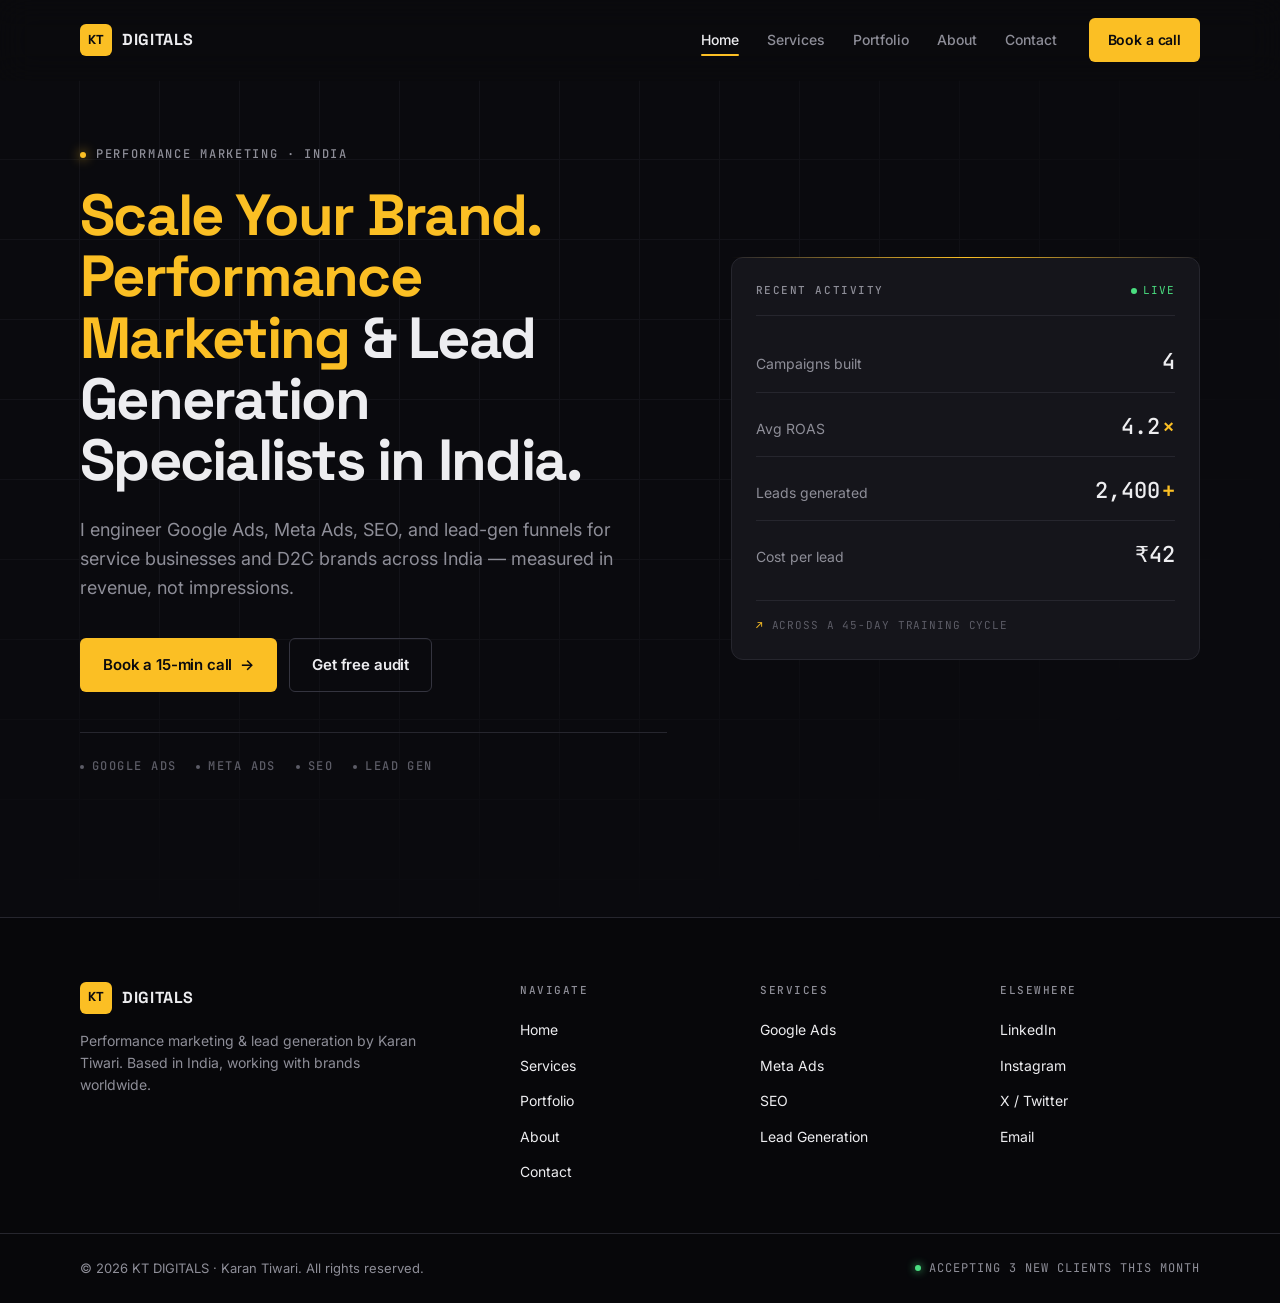
==== index.html @ 0655342a "Initial File setup" ====
<!DOCTYPE html>
<html lang="en">
<head>
  <meta charset="UTF-8" />
  <meta name="viewport" content="width=device-width, initial-scale=1.0" />
  <meta name="theme-color" content="#0A0A0E" />

  <title>KT DIGITALS — Performance Marketing &amp; Lead Generation Agency in India</title>
  <meta name="description" content="KT DIGITALS is a performance marketing agency in India by Karan Tiwari, specializing in Google Ads, Meta Ads, SEO, and high-intent lead generation. Data-driven campaigns that scale brands." />
  <meta name="keywords" content="performance marketing India, Google Ads agency, Meta Ads agency, SEO services India, lead generation agency, digital marketing student, PPC management, Karan Tiwari" />
  <meta name="author" content="Karan Tiwari · KT DIGITALS" />
  <meta name="robots" content="index, follow, max-image-preview:large" />
  <link rel="canonical" href="https://ktdigitals.com/" />

  <meta property="og:type" content="website" />
  <meta property="og:url" content="https://ktdigitals.com/" />
  <meta property="og:title" content="KT DIGITALS — Performance Marketing &amp; Lead Generation Agency in India" />
  <meta property="og:description" content="Data-driven Google Ads, Meta Ads, SEO, and lead generation campaigns built to scale your brand." />
  <meta property="og:image" content="https://ktdigitals.com/og-image.jpg" />
  <meta property="og:site_name" content="KT DIGITALS" />

  <meta name="twitter:card" content="summary_large_image" />
  <meta name="twitter:title" content="KT DIGITALS — Performance Marketing &amp; Lead Generation" />
  <meta name="twitter:description" content="Performance marketing, Meta Ads, Google Ads, SEO, and lead generation. India-based, data-driven." />
  <meta name="twitter:image" content="https://ktdigitals.com/og-image.jpg" />

  <link rel="preconnect" href="https://fonts.googleapis.com" />
  <link rel="preconnect" href="https://fonts.gstatic.com" crossorigin />
  <link rel="stylesheet" href="https://fonts.googleapis.com/css2?family=Inter:wght@400;500;600;700&family=JetBrains+Mono:wght@400;500&family=Space+Grotesk:wght@400;500;700&display=swap" />

  <link rel="icon" type="image/svg+xml" href="data:image/svg+xml,%3Csvg xmlns='http://www.w3.org/2000/svg' viewBox='0 0 32 32'%3E%3Crect width='32' height='32' rx='6' fill='%230A0A0E'/%3E%3Ctext x='50%25' y='54%25' text-anchor='middle' dominant-baseline='middle' font-family='sans-serif' font-weight='700' font-size='14' fill='%23FBBF24'%3EKT%3C/text%3E%3C/svg%3E" />

  <link rel="stylesheet" href="style.css" />

  <script type="application/ld+json">
  {
    "@context": "https://schema.org",
    "@type": "ProfessionalService",
    "name": "KT DIGITALS",
    "description": "Performance marketing agency offering Google Ads, Meta Ads, SEO, and lead generation services in India.",
    "url": "https://ktdigitals.com/",
    "founder": { "@type": "Person", "name": "Karan Tiwari" },
    "areaServed": { "@type": "Country", "name": "India" },
    "address": { "@type": "PostalAddress", "addressCountry": "IN" },
    "sameAs": [
      "https://www.linkedin.com/in/karantiwari",
      "https://www.instagram.com/ktdigitals"
    ],
    "service": [
      { "@type": "Service", "name": "Google Ads Management" },
      { "@type": "Service", "name": "Meta Ads Management" },
      { "@type": "Service", "name": "SEO Optimization" },
      { "@type": "Service", "name": "Lead Generation" }
    ]
  }
  </script>
</head>

<body data-page="home">
  <a class="skip-link" href="#main">Skip to main content</a>

  <header class="site-header" id="siteHeader">
    <div class="container header-inner">
      <a href="index.html" class="brand" aria-label="KT DIGITALS — Home">
        <span class="brand-mark" aria-hidden="true">KT</span>
        <span class="brand-name">DIGITALS</span>
      </a>
      <nav class="site-nav" id="siteNav" aria-label="Primary">
        <ul class="nav-list">
          <li><a href="index.html" class="nav-link is-active">Home</a></li>
          <li><a href="services.html" class="nav-link">Services</a></li>
          <li><a href="portfolio.html" class="nav-link">Portfolio</a></li>
          <li><a href="about.html" class="nav-link">About</a></li>
          <li><a href="contact.html" class="nav-link">Contact</a></li>
        </ul>
        <a href="contact.html" class="btn btn-primary nav-cta">Book a call</a>
      </nav>
      <button class="nav-toggle" id="navToggle" aria-label="Toggle navigation menu" aria-expanded="false" aria-controls="siteNav">
        <span class="nav-toggle-bar" aria-hidden="true"></span>
        <span class="nav-toggle-bar" aria-hidden="true"></span>
        <span class="nav-toggle-bar" aria-hidden="true"></span>
      </button>
    </div>
  </header>

  <main id="main">
    <section class="hero" aria-labelledby="heroHeadline">
      <div class="container hero-grid">
        <div class="hero-content">
          <p class="eyebrow">
            <span class="eyebrow-dot" aria-hidden="true"></span>
            Performance marketing · India
          </p>
          <h1 class="hero-headline" id="heroHeadline">
            <span class="text-accent">Scale Your Brand.</span><br />
            <span class="text-accent">Performance Marketing</span> &amp; Lead Generation Specialists in India.
          </h1>
          <p class="hero-sub">
            I engineer Google Ads, Meta Ads, SEO, and lead-gen funnels for service businesses
            and D2C brands across India — measured in revenue, not impressions.
          </p>

          <div class="hero-ctas">
            <a href="contact.html" class="btn btn-primary">
              Book a 15-min call
              <span class="btn-arrow" aria-hidden="true">→</span>
            </a>
            <a href="contact.html" class="btn btn-ghost">Get free audit</a>
          </div>

          <ul class="hero-tags" aria-label="Capabilities">
            <li>Google Ads</li>
            <li>Meta Ads</li>
            <li>SEO</li>
            <li>Lead Gen</li>
          </ul>
        </div>

        <aside class="hero-metric-card" aria-label="Sample results">
          <header class="metric-card-head">
            <span class="metric-card-label">Recent activity</span>
            <span class="metric-card-live">
              <span class="live-dot" aria-hidden="true"></span>
              Live
            </span>
          </header>
          <ul class="metric-list">
            <li class="metric-row">
              <span class="metric-key">Campaigns built</span>
              <span class="metric-val">4</span>
            </li>
            <li class="metric-row">
              <span class="metric-key">Avg ROAS</span>
              <span class="metric-val">4.2<span class="metric-unit">×</span></span>
            </li>
            <li class="metric-row">
              <span class="metric-key">Leads generated</span>
              <span class="metric-val">2,400<span class="metric-unit">+</span></span>
            </li>
            <li class="metric-row">
              <span class="metric-key">Cost per lead</span>
              <span class="metric-val">₹<span>42</span></span>
            </li>
          </ul>
          <footer class="metric-card-foot">
            <span class="metric-foot-mark" aria-hidden="true">↗</span>
            <span>Across a 45-day training cycle</span>
          </footer>
        </aside>
      </div>
    </section>
  </main>

  <footer class="site-footer">
    <div class="container footer-grid">
      <div class="footer-brand">
        <a href="index.html" class="brand brand--footer" aria-label="KT DIGITALS — Home">
          <span class="brand-mark" aria-hidden="true">KT</span>
          <span class="brand-name">DIGITALS</span>
        </a>
        <p class="footer-tag">
          Performance marketing &amp; lead generation by Karan Tiwari. Based in India, working with brands worldwide.
        </p>
      </div>
      <nav class="footer-nav" aria-label="Footer">
        <h2 class="footer-heading">Navigate</h2>
        <ul>
          <li><a href="index.html">Home</a></li>
          <li><a href="services.html">Services</a></li>
          <li><a href="portfolio.html">Portfolio</a></li>
          <li><a href="about.html">About</a></li>
          <li><a href="contact.html">Contact</a></li>
        </ul>
      </nav>
      <div class="footer-services">
        <h2 class="footer-heading">Services</h2>
        <ul>
          <li><a href="services.html">Google Ads</a></li>
          <li><a href="services.html">Meta Ads</a></li>
          <li><a href="services.html">SEO</a></li>
          <li><a href="services.html">Lead Generation</a></li>
        </ul>
      </div>
      <div class="footer-social">
        <h2 class="footer-heading">Elsewhere</h2>
        <ul class="footer-social-list">
          <li><a href="#" aria-label="LinkedIn">LinkedIn</a></li>
          <li><a href="#" aria-label="Instagram">Instagram</a></li>
          <li><a href="#" aria-label="X / Twitter">X / Twitter</a></li>
          <li><a href="mailto:hello@ktdigitals.com" aria-label="Email">Email</a></li>
        </ul>
      </div>
    </div>
    <div class="footer-bottom">
      <div class="container footer-bottom-inner">
        <p>© <span id="year"></span> KT DIGITALS · Karan Tiwari. All rights reserved.</p>
        <p class="footer-bottom-tag">
          <span class="footer-bottom-dot" aria-hidden="true"></span>
          Accepting 3 new clients this month
        </p>
      </div>
    </div>
  </footer>

  <script src="script.js" defer></script>
</body>
</html>
---- style.css ----
/* =========================================================
   KT DIGITALS — style.css
   Shared design system + per-page accent colors
   ========================================================= */

:root {
  /* Neutral palette — same on every page */
  --bg:            #0A0A0E;
  --bg-surface:    #15151B;
  --bg-elevated:   #1F1F28;
  --border:        #26262E;
  --border-strong: #34343F;
  --text:          #EDEDF0;
  --text-muted:    #8E8E98;
  --text-dim:      #5C5C66;
  --danger:        #F87171;
  --success:       #4ADE80;

  /* Default accent (home page) — overridden per page below */
  --accent:        #FBBF24;
  --accent-hover:  #F4A810;
  --accent-soft:   rgba(251, 191, 36, 0.12);
  --accent-on:     #0A0A0E;

  /* Typography */
  --font-display: 'Space Grotesk', system-ui, sans-serif;
  --font-body:    'Inter', system-ui, -apple-system, sans-serif;
  --font-mono:    'JetBrains Mono', ui-monospace, 'SF Mono', Menlo, monospace;

  /* Layout */
  --container-max: 1200px;
  --container-pad: clamp(20px, 5vw, 40px);
  --section-pad:   clamp(80px, 12vw, 140px);
  --radius-sm: 6px;
  --radius:    12px;
  --radius-lg: 20px;

  /* Motion */
  --ease: cubic-bezier(0.2, 0.7, 0.2, 1);
}

/* ---------- Per-page accent overrides ---------- */
body[data-page="home"] {
  --accent:        #FBBF24;
  --accent-hover:  #F4A810;
  --accent-soft:   rgba(251, 191, 36, 0.12);
  --accent-on:     #0A0A0E;
}
body[data-page="services"] {
  --accent:        #60A5FA;
  --accent-hover:  #3B82F6;
  --accent-soft:   rgba(96, 165, 250, 0.14);
  --accent-on:     #0A0A0E;
}
body[data-page="portfolio"] {
  --accent:        #F87171;
  --accent-hover:  #EF4444;
  --accent-soft:   rgba(248, 113, 113, 0.14);
  --accent-on:     #0A0A0E;
}
body[data-page="about"] {
  --accent:        #34D399;
  --accent-hover:  #10B981;
  --accent-soft:   rgba(52, 211, 153, 0.14);
  --accent-on:     #0A0A0E;
}
body[data-page="contact"] {
  --accent:        #A78BFA;
  --accent-hover:  #8B5CF6;
  --accent-soft:   rgba(167, 139, 250, 0.14);
  --accent-on:     #0A0A0E;
}

/* ---------- Reset ---------- */
*, *::before, *::after { box-sizing: border-box; }
* { margin: 0; }
html { scroll-behavior: smooth; }
body {
  background: var(--bg);
  color: var(--text);
  font-family: var(--font-body);
  font-size: 16px;
  line-height: 1.6;
  -webkit-font-smoothing: antialiased;
  text-rendering: optimizeLegibility;
  overflow-x: hidden;
}
img, svg { display: block; max-width: 100%; }
button { font: inherit; cursor: pointer; background: none; border: 0; color: inherit; }
a { color: inherit; text-decoration: none; }
ul { list-style: none; padding: 0; }
input, textarea, select { font: inherit; color: inherit; }

/* ---------- Accessibility ---------- */
.skip-link {
  position: absolute;
  left: -9999px;
  top: 0;
  background: var(--accent);
  color: var(--accent-on);
  padding: 12px 20px;
  font-weight: 600;
  z-index: 1000;
  border-radius: 0 0 var(--radius) 0;
}
.skip-link:focus { left: 0; }

*:focus-visible {
  outline: 2px solid var(--accent);
  outline-offset: 3px;
  border-radius: 4px;
}

@media (prefers-reduced-motion: reduce) {
  html { scroll-behavior: auto; }
  *, *::before, *::after {
    animation-duration: 0.01ms !important;
    transition-duration: 0.01ms !important;
  }
}

/* ---------- Container ---------- */
.container {
  width: 100%;
  max-width: var(--container-max);
  margin: 0 auto;
  padding-left: var(--container-pad);
  padding-right: var(--container-pad);
}

/* ---------- Buttons ---------- */
.btn {
  display: inline-flex;
  align-items: center;
  justify-content: center;
  gap: 8px;
  padding: 14px 22px;
  font-family: var(--font-body);
  font-size: 15px;
  font-weight: 600;
  letter-spacing: -0.01em;
  border-radius: var(--radius-sm);
  transition: transform 0.2s var(--ease), background 0.2s var(--ease), color 0.2s var(--ease), border-color 0.2s var(--ease);
  white-space: nowrap;
  border: 1px solid transparent;
}
.btn-primary {
  background: var(--accent);
  color: var(--accent-on);
}
.btn-primary:hover {
  background: var(--accent-hover);
  transform: translateY(-1px);
}
.btn-ghost {
  background: transparent;
  border-color: var(--border-strong);
  color: var(--text);
}
.btn-ghost:hover {
  border-color: var(--accent);
  color: var(--accent);
}
.btn-block { width: 100%; }
.btn-arrow { transition: transform 0.2s var(--ease); }
.btn:hover .btn-arrow { transform: translateX(3px); }

/* ---------- Eyebrow / Section heads ---------- */
.eyebrow {
  display: inline-flex;
  align-items: center;
  gap: 10px;
  font-family: var(--font-mono);
  font-size: 12px;
  font-weight: 500;
  text-transform: uppercase;
  letter-spacing: 0.14em;
  color: var(--text-muted);
  margin-bottom: 20px;
}
.eyebrow-dot {
  width: 6px;
  height: 6px;
  background: var(--accent);
  border-radius: 50%;
  box-shadow: 0 0 12px var(--accent);
}

.section { padding: var(--section-pad) 0; }

.section-head {
  max-width: 720px;
  margin-bottom: 64px;
}
.section-headline {
  font-family: var(--font-display);
  font-size: clamp(32px, 4.5vw, 52px);
  font-weight: 700;
  line-height: 1.08;
  letter-spacing: -0.025em;
  margin-bottom: 18px;
}
.section-sub {
  font-size: clamp(16px, 1.6vw, 18px);
  color: var(--text-muted);
  max-width: 60ch;
}

/* The accent-tinted phrases (e.g. "Scale Your Brand", "Performance Marketing") */
.text-accent { color: var(--accent); }

/* =========================================================
   HEADER
   ========================================================= */
.site-header {
  position: fixed;
  inset: 0 0 auto 0;
  z-index: 100;
  background: rgba(10, 10, 14, 0.7);
  backdrop-filter: blur(16px);
  -webkit-backdrop-filter: blur(16px);
  border-bottom: 1px solid transparent;
  transition: border-color 0.2s var(--ease), background 0.2s var(--ease);
}
.site-header.scrolled {
  border-bottom-color: var(--border);
  background: rgba(10, 10, 14, 0.92);
}

.header-inner {
  display: flex;
  align-items: center;
  justify-content: space-between;
  padding-top: 18px;
  padding-bottom: 18px;
}

.brand {
  display: inline-flex;
  align-items: center;
  gap: 10px;
  font-family: var(--font-display);
  font-weight: 700;
  font-size: 16px;
  letter-spacing: 0.04em;
}
.brand-mark {
  display: inline-flex;
  align-items: center;
  justify-content: center;
  width: 32px;
  height: 32px;
  background: var(--accent);
  color: var(--accent-on);
  border-radius: var(--radius-sm);
  font-size: 13px;
  font-weight: 700;
  letter-spacing: 0.02em;
}
.brand-name { color: var(--text); }

.site-nav {
  display: flex;
  align-items: center;
  gap: 32px;
}
.nav-list {
  display: flex;
  align-items: center;
  gap: 28px;
}
.nav-link {
  font-size: 14px;
  font-weight: 500;
  color: var(--text-muted);
  position: relative;
  transition: color 0.2s var(--ease);
  padding: 4px 0;
}
.nav-link:hover { color: var(--text); }
.nav-link.is-active {
  color: var(--text);
}
.nav-link.is-active::after {
  content: "";
  position: absolute;
  left: 0;
  right: 0;
  bottom: -4px;
  height: 2px;
  background: var(--accent);
  border-radius: 1px;
}

.nav-cta {
  padding: 10px 18px;
  font-size: 14px;
}

.nav-toggle {
  display: none;
  flex-direction: column;
  gap: 5px;
  padding: 10px;
  margin-right: -10px;
}
.nav-toggle-bar {
  display: block;
  width: 24px;
  height: 2px;
  background: var(--text);
  transition: transform 0.25s var(--ease), opacity 0.25s var(--ease);
}
.nav-toggle.is-open .nav-toggle-bar:nth-child(1) { transform: translateY(7px) rotate(45deg); }
.nav-toggle.is-open .nav-toggle-bar:nth-child(2) { opacity: 0; }
.nav-toggle.is-open .nav-toggle-bar:nth-child(3) { transform: translateY(-7px) rotate(-45deg); }

/* Page-top padding so fixed header doesn't cover content */
main { padding-top: 80px; }

/* =========================================================
   HERO (home page)
   ========================================================= */
.hero {
  position: relative;
  padding-top: 60px;
  padding-bottom: var(--section-pad);
  overflow: hidden;
}
.hero::before {
  content: "";
  position: absolute;
  inset: 0;
  background-image:
    linear-gradient(var(--border) 1px, transparent 1px),
    linear-gradient(90deg, var(--border) 1px, transparent 1px);
  background-size: 80px 80px;
  background-position: -1px -1px;
  opacity: 0.35;
  mask-image: radial-gradient(ellipse at 30% 30%, #000 30%, transparent 75%);
  -webkit-mask-image: radial-gradient(ellipse at 30% 30%, #000 30%, transparent 75%);
  pointer-events: none;
}

.hero-grid {
  position: relative;
  display: grid;
  grid-template-columns: 1.25fr 1fr;
  gap: 64px;
  align-items: center;
}

.hero-headline {
  font-family: var(--font-display);
  font-size: clamp(36px, 5vw, 58px);
  font-weight: 700;
  line-height: 1.06;
  letter-spacing: -0.03em;
  margin-bottom: 24px;
}

.hero-sub {
  font-size: clamp(16px, 1.6vw, 18px);
  color: var(--text-muted);
  max-width: 52ch;
  margin-bottom: 36px;
}

.hero-ctas {
  display: flex;
  gap: 12px;
  flex-wrap: wrap;
  margin-bottom: 40px;
}

.hero-tags {
  display: flex;
  flex-wrap: wrap;
  gap: 8px 20px;
  font-family: var(--font-mono);
  font-size: 12px;
  font-weight: 500;
  text-transform: uppercase;
  letter-spacing: 0.12em;
  color: var(--text-dim);
  padding-top: 24px;
  border-top: 1px solid var(--border);
}
.hero-tags li { display: flex; align-items: center; gap: 8px; }
.hero-tags li::before {
  content: "";
  width: 4px;
  height: 4px;
  background: var(--text-dim);
  border-radius: 50%;
}

/* Hero metric card */
.hero-metric-card {
  background: var(--bg-surface);
  border: 1px solid var(--border);
  border-radius: var(--radius);
  padding: 24px;
  position: relative;
}
.hero-metric-card::before {
  content: "";
  position: absolute;
  top: -1px;
  left: -1px;
  right: -1px;
  height: 1px;
  background: linear-gradient(90deg, transparent, var(--accent), transparent);
}

.metric-card-head {
  display: flex;
  justify-content: space-between;
  align-items: center;
  padding-bottom: 16px;
  margin-bottom: 16px;
  border-bottom: 1px solid var(--border);
}
.metric-card-label {
  font-family: var(--font-mono);
  font-size: 11px;
  font-weight: 500;
  text-transform: uppercase;
  letter-spacing: 0.14em;
  color: var(--text-muted);
}
.metric-card-live {
  display: inline-flex;
  align-items: center;
  gap: 6px;
  font-family: var(--font-mono);
  font-size: 11px;
  letter-spacing: 0.1em;
  text-transform: uppercase;
  color: var(--success);
}
.live-dot {
  width: 6px;
  height: 6px;
  background: var(--success);
  border-radius: 50%;
  animation: pulse 2s var(--ease) infinite;
}
@keyframes pulse {
  0%, 100% { opacity: 1; transform: scale(1); }
  50% { opacity: 0.5; transform: scale(0.85); }
}

.metric-list { display: flex; flex-direction: column; gap: 4px; }
.metric-row {
  display: flex;
  justify-content: space-between;
  align-items: baseline;
  padding: 12px 0;
  border-bottom: 1px solid var(--border);
}
.metric-row:last-child { border-bottom: 0; }
.metric-key { font-size: 14px; color: var(--text-muted); }
.metric-val {
  font-family: var(--font-mono);
  font-size: 22px;
  font-weight: 500;
  color: var(--text);
}
.metric-unit { color: var(--accent); margin-left: 2px; }

.metric-card-foot {
  display: flex;
  align-items: center;
  gap: 8px;
  margin-top: 16px;
  padding-top: 16px;
  border-top: 1px solid var(--border);
  font-family: var(--font-mono);
  font-size: 11px;
  letter-spacing: 0.08em;
  text-transform: uppercase;
  color: var(--text-dim);
}
.metric-foot-mark { color: var(--accent); }

/* =========================================================
   PAGE INTRO (used on services, portfolio, about, contact)
   ========================================================= */
.page-intro {
  padding-top: 80px;
  padding-bottom: 48px;
  border-bottom: 1px solid var(--border);
}
.page-intro-grid {
  display: grid;
  grid-template-columns: 2fr 1fr;
  gap: 40px;
  align-items: end;
}
.page-intro-headline {
  font-family: var(--font-display);
  font-size: clamp(36px, 5vw, 60px);
  font-weight: 700;
  line-height: 1.05;
  letter-spacing: -0.03em;
  margin-bottom: 20px;
}
.page-intro-sub {
  font-size: clamp(15px, 1.4vw, 17px);
  color: var(--text-muted);
  max-width: 52ch;
}
.page-intro-meta {
  font-family: var(--font-mono);
  font-size: 11px;
  text-transform: uppercase;
  letter-spacing: 0.14em;
  color: var(--text-muted);
  display: flex;
  flex-direction: column;
  gap: 4px;
}
.page-intro-meta span:first-child { color: var(--accent); }

/* =========================================================
   SERVICES
   ========================================================= */
.services-grid {
  display: grid;
  grid-template-columns: repeat(2, 1fr);
  gap: 20px;
}

.service-card {
  position: relative;
  background: var(--bg-surface);
  border: 1px solid var(--border);
  border-radius: var(--radius);
  padding: 32px;
  transition: transform 0.3s var(--ease), border-color 0.3s var(--ease), background 0.3s var(--ease);
  overflow: hidden;
}
.service-card::before {
  content: "";
  position: absolute;
  top: 0;
  left: 0;
  width: 100%;
  height: 1px;
  background: linear-gradient(90deg, var(--accent) 0%, transparent 50%);
  transform: scaleX(0);
  transform-origin: left;
  transition: transform 0.4s var(--ease);
}
.service-card:hover {
  transform: translateY(-4px);
  border-color: var(--border-strong);
}
.service-card:hover::before { transform: scaleX(1); }
.service-card:hover .service-arrow {
  color: var(--accent);
  transform: translate(4px, -4px);
}

.service-tag {
  display: inline-block;
  font-family: var(--font-mono);
  font-size: 11px;
  font-weight: 500;
  letter-spacing: 0.14em;
  color: var(--accent);
  background: var(--accent-soft);
  padding: 5px 10px;
  border-radius: var(--radius-sm);
  margin-bottom: 24px;
}

.service-title {
  font-family: var(--font-display);
  font-size: 26px;
  font-weight: 700;
  letter-spacing: -0.02em;
  margin-bottom: 14px;
}
.service-desc {
  color: var(--text-muted);
  margin-bottom: 20px;
  font-size: 15px;
}
.service-points {
  display: flex;
  flex-direction: column;
  gap: 8px;
  font-size: 14px;
  color: var(--text-muted);
}
.service-points li { display: flex; align-items: center; gap: 10px; }
.service-points li::before {
  content: "";
  width: 4px;
  height: 4px;
  background: var(--accent);
  border-radius: 50%;
  flex-shrink: 0;
}

.service-arrow {
  position: absolute;
  top: 32px;
  right: 32px;
  font-size: 20px;
  color: var(--text-dim);
  transition: color 0.3s var(--ease), transform 0.3s var(--ease);
}

/* Services page extra section: process */
.process-grid {
  display: grid;
  grid-template-columns: repeat(4, 1fr);
  gap: 20px;
  margin-top: 24px;
}
.process-step {
  padding: 24px;
  border: 1px solid var(--border);
  border-radius: var(--radius);
  background: var(--bg-surface);
}
.process-num {
  font-family: var(--font-mono);
  font-size: 12px;
  color: var(--accent);
  letter-spacing: 0.14em;
  text-transform: uppercase;
  margin-bottom: 16px;
  display: block;
}
.process-title {
  font-family: var(--font-display);
  font-size: 18px;
  font-weight: 700;
  margin-bottom: 8px;
}
.process-desc { font-size: 14px; color: var(--text-muted); }

/* =========================================================
   PORTFOLIO
   ========================================================= */
.portfolio-grid {
  display: grid;
  grid-template-columns: repeat(2, 1fr);
  gap: 24px;
}

.portfolio-card {
  background: var(--bg-surface);
  border: 1px solid var(--border);
  border-radius: var(--radius);
  overflow: hidden;
  transition: transform 0.3s var(--ease), border-color 0.3s var(--ease);
}
.portfolio-card:hover {
  transform: translateY(-4px);
  border-color: var(--border-strong);
}

.portfolio-figure {
  position: relative;
  aspect-ratio: 16 / 10;
  overflow: hidden;
  background: linear-gradient(135deg, var(--bg-elevated) 0%, var(--bg-surface) 100%);
}
.portfolio-figure::before {
  content: "";
  position: absolute;
  inset: 0;
  background-image:
    linear-gradient(var(--border) 1px, transparent 1px),
    linear-gradient(90deg, var(--border) 1px, transparent 1px);
  background-size: 40px 40px;
  opacity: 0.5;
}
.portfolio-figure img {
  position: relative;
  width: 100%;
  height: 100%;
  object-fit: cover;
  transition: transform 0.5s var(--ease);
}
.portfolio-figure img.img-fallback { opacity: 0; }
.portfolio-card:hover .portfolio-figure img { transform: scale(1.04); }

.portfolio-fig-tag {
  position: absolute;
  top: 16px;
  left: 16px;
  z-index: 2;
  font-family: var(--font-mono);
  font-size: 11px;
  font-weight: 500;
  letter-spacing: 0.1em;
  text-transform: uppercase;
  color: var(--text);
  background: rgba(10, 10, 14, 0.85);
  backdrop-filter: blur(8px);
  -webkit-backdrop-filter: blur(8px);
  padding: 6px 10px;
  border-radius: var(--radius-sm);
  border: 1px solid var(--border);
}

.portfolio-body { padding: 28px; }

.portfolio-title {
  font-family: var(--font-display);
  font-size: 22px;
  font-weight: 700;
  letter-spacing: -0.02em;
  margin-bottom: 12px;
}
.portfolio-desc {
  font-size: 14px;
  color: var(--text-muted);
  margin-bottom: 16px;
  line-height: 1.6;
}
.portfolio-label { color: var(--text); font-weight: 600; }

.portfolio-result {
  display: flex;
  align-items: center;
  gap: 10px;
  font-family: var(--font-mono);
  font-size: 15px;
  color: var(--accent);
  padding: 12px 14px;
  background: var(--accent-soft);
  border-radius: var(--radius-sm);
  margin-bottom: 18px;
}
.portfolio-result-arrow { font-size: 16px; }

.portfolio-tags {
  display: flex;
  flex-wrap: wrap;
  gap: 6px;
}
.portfolio-tags li {
  font-family: var(--font-mono);
  font-size: 10px;
  font-weight: 500;
  letter-spacing: 0.12em;
  color: var(--text-muted);
  padding: 5px 8px;
  border: 1px solid var(--border);
  border-radius: var(--radius-sm);
}

/* =========================================================
   ABOUT
   ========================================================= */
.about-grid {
  display: grid;
  grid-template-columns: 1.4fr 1fr;
  gap: 64px;
  align-items: start;
}
.about-lead {
  font-size: clamp(18px, 1.8vw, 22px);
  color: var(--text);
  line-height: 1.5;
  margin-bottom: 20px;
}
.about-body {
  color: var(--text-muted);
  font-size: 16px;
  margin-bottom: 16px;
}

.about-stats {
  display: flex;
  flex-direction: column;
  gap: 16px;
}
.about-stat {
  background: var(--bg-surface);
  border: 1px solid var(--border);
  border-radius: var(--radius);
  padding: 28px;
  display: flex;
  flex-direction: column;
  gap: 8px;
  transition: border-color 0.3s var(--ease);
}
.about-stat:hover { border-color: var(--accent); }
.about-stat-num {
  font-family: var(--font-mono);
  font-size: 42px;
  font-weight: 500;
  color: var(--text);
  line-height: 1;
}
.about-stat-unit { color: var(--accent); margin-left: 2px; font-size: 28px; }
.about-stat-label {
  font-family: var(--font-mono);
  font-size: 12px;
  text-transform: uppercase;
  letter-spacing: 0.1em;
  color: var(--text-muted);
}

/* About: experience timeline */
.timeline {
  margin-top: 60px;
  display: flex;
  flex-direction: column;
  gap: 4px;
}
.timeline-item {
  display: grid;
  grid-template-columns: 180px 1fr;
  gap: 32px;
  padding: 24px 0;
  border-top: 1px solid var(--border);
}
.timeline-item:last-child { border-bottom: 1px solid var(--border); }
.timeline-date {
  font-family: var(--font-mono);
  font-size: 13px;
  color: var(--accent);
  letter-spacing: 0.08em;
}
.timeline-title {
  font-family: var(--font-display);
  font-size: 20px;
  font-weight: 700;
  margin-bottom: 6px;
}
.timeline-desc { color: var(--text-muted); font-size: 15px; }

/* =========================================================
   CONTACT
   ========================================================= */
.contact-grid {
  display: grid;
  grid-template-columns: 1fr 1.2fr;
  gap: 80px;
  align-items: start;
}
.contact-sub {
  font-size: 16px;
  color: var(--text-muted);
  margin-bottom: 32px;
  max-width: 38ch;
}
.contact-direct {
  display: flex;
  flex-direction: column;
  gap: 10px;
  margin-bottom: 40px;
}

.contact-info {
  display: flex;
  flex-direction: column;
  gap: 12px;
  padding-top: 28px;
  border-top: 1px solid var(--border);
}
.contact-info li {
  display: flex;
  flex-direction: column;
  gap: 2px;
  font-size: 15px;
}
.contact-info-key {
  font-family: var(--font-mono);
  font-size: 11px;
  text-transform: uppercase;
  letter-spacing: 0.12em;
  color: var(--text-muted);
}

.contact-form {
  background: var(--bg-surface);
  border: 1px solid var(--border);
  border-radius: var(--radius);
  padding: 32px;
  display: flex;
  flex-direction: column;
  gap: 18px;
}
.form-row {
  display: grid;
  grid-template-columns: 1fr 1fr;
  gap: 16px;
}
.form-field { display: flex; flex-direction: column; gap: 6px; }
.form-label {
  font-family: var(--font-mono);
  font-size: 11px;
  font-weight: 500;
  text-transform: uppercase;
  letter-spacing: 0.12em;
  color: var(--text-muted);
}
.form-label-hint {
  color: var(--text-dim);
  text-transform: none;
  letter-spacing: 0;
  font-weight: 400;
}
.form-field input,
.form-field textarea {
  background: var(--bg);
  border: 1px solid var(--border);
  border-radius: var(--radius-sm);
  padding: 12px 14px;
  font-size: 15px;
  color: var(--text);
  font-family: var(--font-body);
  transition: border-color 0.2s var(--ease), background 0.2s var(--ease);
  width: 100%;
}
.form-field input::placeholder,
.form-field textarea::placeholder { color: var(--text-dim); }
.form-field input:focus,
.form-field textarea:focus {
  outline: none;
  border-color: var(--accent);
  background: var(--bg-elevated);
}
.form-field textarea { resize: vertical; min-height: 100px; }

.form-field.has-error input,
.form-field.has-error textarea { border-color: var(--danger); }
.form-error { font-size: 12px; color: var(--danger); min-height: 16px; }

.btn-submit { margin-top: 8px; }
.form-status { font-size: 14px; color: var(--text-muted); min-height: 20px; }
.form-status.is-success { color: var(--success); }
.form-status.is-error { color: var(--danger); }

/* =========================================================
   FOOTER
   ========================================================= */
.site-footer {
  background: #07070A;
  border-top: 1px solid var(--border);
  padding-top: 64px;
}
.footer-grid {
  display: grid;
  grid-template-columns: 2fr 1fr 1fr 1fr;
  gap: 40px;
  padding-bottom: 48px;
}
.footer-brand .brand--footer { margin-bottom: 16px; }
.footer-tag {
  color: var(--text-muted);
  font-size: 14px;
  max-width: 38ch;
}
.footer-heading {
  font-family: var(--font-mono);
  font-size: 11px;
  font-weight: 500;
  text-transform: uppercase;
  letter-spacing: 0.14em;
  color: var(--text-muted);
  margin-bottom: 18px;
}
.footer-nav ul,
.footer-services ul,
.footer-social-list {
  display: flex;
  flex-direction: column;
  gap: 10px;
}
.footer-nav a,
.footer-services a,
.footer-social-list a {
  font-size: 14px;
  color: var(--text);
  transition: color 0.2s var(--ease);
}
.footer-nav a:hover,
.footer-services a:hover,
.footer-social-list a:hover { color: var(--accent); }

.footer-bottom {
  border-top: 1px solid var(--border);
  padding: 24px 0;
}
.footer-bottom-inner {
  display: flex;
  justify-content: space-between;
  align-items: center;
  gap: 16px;
  flex-wrap: wrap;
  font-size: 13px;
  color: var(--text-muted);
}
.footer-bottom-tag {
  display: inline-flex;
  align-items: center;
  gap: 8px;
  font-family: var(--font-mono);
  font-size: 12px;
  letter-spacing: 0.08em;
  text-transform: uppercase;
}
.footer-bottom-dot {
  width: 6px;
  height: 6px;
  background: var(--success);
  border-radius: 50%;
  box-shadow: 0 0 8px var(--success);
}

/* =========================================================
   SCROLL REVEAL
   ========================================================= */
.reveal {
  opacity: 0;
  transform: translateY(20px);
  transition: opacity 0.6s var(--ease), transform 0.6s var(--ease);
}
.reveal.is-visible { opacity: 1; transform: translateY(0); }

/* =========================================================
   RESPONSIVE
   ========================================================= */
@media (max-width: 960px) {
  .hero-grid { grid-template-columns: 1fr; gap: 40px; }
  .about-grid { grid-template-columns: 1fr; gap: 40px; }
  .contact-grid { grid-template-columns: 1fr; gap: 48px; }
  .page-intro-grid { grid-template-columns: 1fr; gap: 24px; align-items: start; }
  .process-grid { grid-template-columns: repeat(2, 1fr); }
  .timeline-item { grid-template-columns: 1fr; gap: 8px; }
  .footer-grid { grid-template-columns: 1fr 1fr; }
}

@media (max-width: 768px) {
  main { padding-top: 70px; }
  .nav-toggle { display: flex; }

  .site-nav {
    position: fixed;
    top: 60px;
    right: 0;
    left: 0;
    height: calc(100vh - 60px);
    height: calc(100dvh - 60px);
    flex-direction: column;
    align-items: stretch;
    justify-content: flex-start;
    gap: 0;
    background: var(--bg);
    border-bottom: 1px solid var(--border);
    padding: 24px var(--container-pad) 32px;
    transform: translateY(-110%);
    transition: transform 0.3s var(--ease);
    visibility: hidden;
    overflow-y: auto;
  }
  .site-nav.is-open {
    transform: translateY(0);
    visibility: visible;
  }
  .nav-list { flex-direction: column; align-items: stretch; gap: 0; }
  .nav-list li { border-bottom: 1px solid var(--border); }
  .nav-link { display: block; padding: 16px 0; font-size: 16px; }
  .nav-link.is-active::after { display: none; }
  .nav-link.is-active { color: var(--accent); }
  .nav-cta {
    margin-top: 20px;
    padding: 14px 22px;
    font-size: 15px;
    text-align: center;
  }

  .services-grid,
  .portfolio-grid { grid-template-columns: 1fr; }
  .form-row { grid-template-columns: 1fr; }
  .process-grid { grid-template-columns: 1fr; }

  .footer-grid { grid-template-columns: 1fr; gap: 32px; }

  .hero-ctas .btn { flex: 1; min-width: 0; }
}

@media (max-width: 480px) {
  .service-card,
  .portfolio-body,
  .contact-form,
  .about-stat { padding: 24px; }
  .service-arrow { top: 24px; right: 24px; }
  .hero-tags { font-size: 11px; }
}
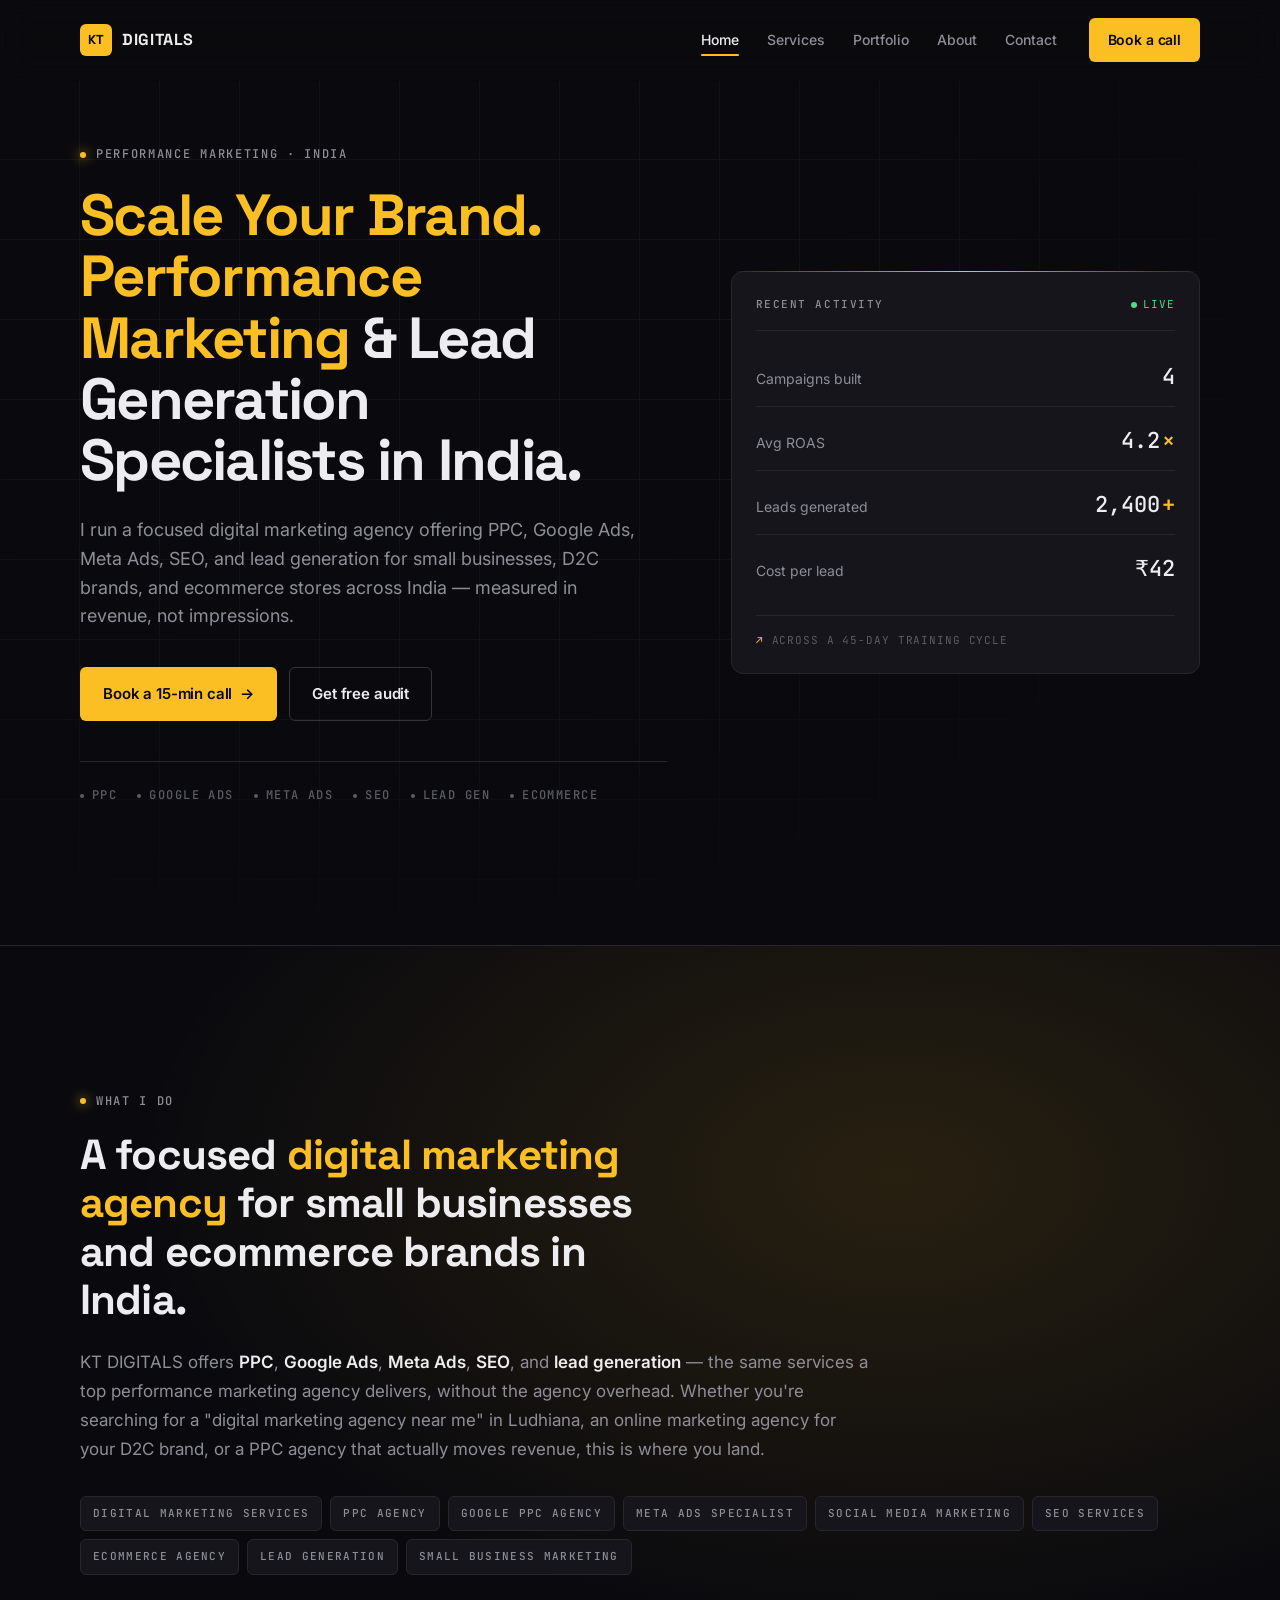
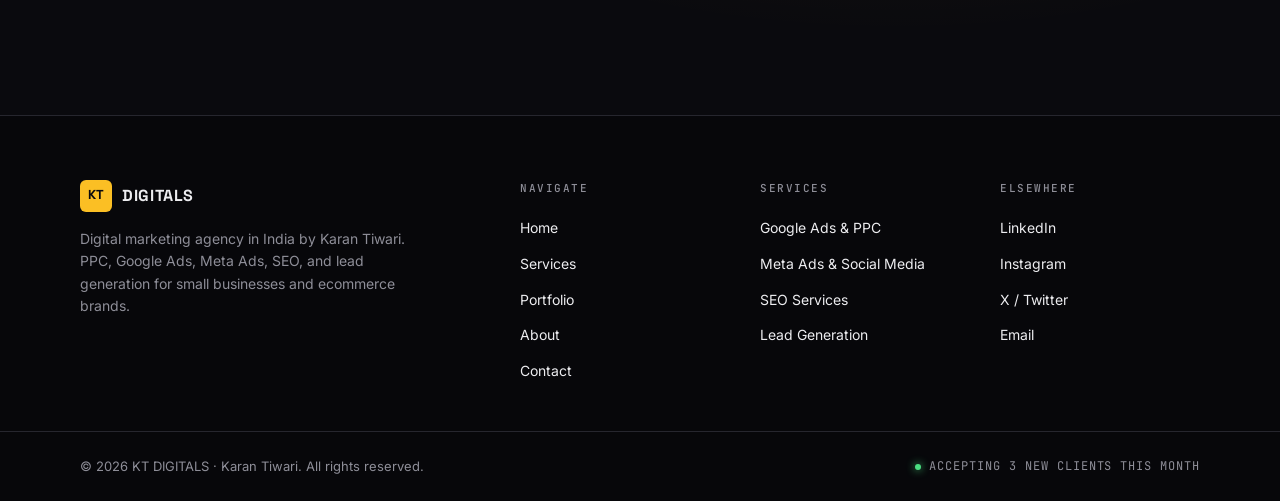
==== commit 1c64ddbf: "Add files via upload" ====
--- a/index.html
+++ b/index.html
@@ -5,23 +5,23 @@
   <meta name="viewport" content="width=device-width, initial-scale=1.0" />
   <meta name="theme-color" content="#0A0A0E" />
 
-  <title>KT DIGITALS — Performance Marketing &amp; Lead Generation Agency in India</title>
-  <meta name="description" content="KT DIGITALS is a performance marketing agency in India by Karan Tiwari, specializing in Google Ads, Meta Ads, SEO, and high-intent lead generation. Data-driven campaigns that scale brands." />
-  <meta name="keywords" content="performance marketing India, Google Ads agency, Meta Ads agency, SEO services India, lead generation agency, digital marketing student, PPC management, Karan Tiwari" />
+  <title>KT DIGITALS — Digital Marketing Agency in India | PPC, Meta Ads &amp; SEO</title>
+  <meta name="description" content="KT DIGITALS is a digital marketing agency in India offering PPC, Google Ads, Meta Ads, SEO, and lead generation for small businesses, D2C brands, and ecommerce stores. Data-driven campaigns that scale revenue, not impressions." />
+  <meta name="keywords" content="digital marketing agency, digital marketing company, digital marketing services, digital agency, PPC agency, best PPC agency, Google PPC agency, Google marketing agency, Google Ads agency, Meta Ads agency, social media marketing agency, social media marketing agency for small business, online marketing agency, online advertising company, marketing agency for small business, marketing company for small business, ecommerce agency, performance marketing agency, SEO services India, lead generation agency, digital marketing agency near me, marketing agency near me, best digital marketing agencies, best digital marketing companies, media marketing" />
   <meta name="author" content="Karan Tiwari · KT DIGITALS" />
   <meta name="robots" content="index, follow, max-image-preview:large" />
   <link rel="canonical" href="https://ktdigitals.com/" />
 
   <meta property="og:type" content="website" />
   <meta property="og:url" content="https://ktdigitals.com/" />
-  <meta property="og:title" content="KT DIGITALS — Performance Marketing &amp; Lead Generation Agency in India" />
-  <meta property="og:description" content="Data-driven Google Ads, Meta Ads, SEO, and lead generation campaigns built to scale your brand." />
+  <meta property="og:title" content="KT DIGITALS — Digital Marketing Agency in India | PPC, Meta Ads &amp; SEO" />
+  <meta property="og:description" content="Digital marketing agency in India. PPC, Google Ads, Meta Ads, SEO, and lead generation for small businesses, D2C brands, and ecommerce. Built to scale revenue." />
   <meta property="og:image" content="https://ktdigitals.com/og-image.jpg" />
   <meta property="og:site_name" content="KT DIGITALS" />
 
   <meta name="twitter:card" content="summary_large_image" />
-  <meta name="twitter:title" content="KT DIGITALS — Performance Marketing &amp; Lead Generation" />
-  <meta name="twitter:description" content="Performance marketing, Meta Ads, Google Ads, SEO, and lead generation. India-based, data-driven." />
+  <meta name="twitter:title" content="KT DIGITALS — Digital Marketing Agency | PPC, Meta Ads &amp; SEO" />
+  <meta name="twitter:description" content="Digital marketing agency in India — PPC, Google Ads, Meta Ads, SEO, lead generation. Serving small businesses and ecommerce brands." />
   <meta name="twitter:image" content="https://ktdigitals.com/og-image.jpg" />
 
   <link rel="preconnect" href="https://fonts.googleapis.com" />
@@ -35,22 +35,53 @@
   <script type="application/ld+json">
   {
     "@context": "https://schema.org",
-    "@type": "ProfessionalService",
+    "@type": ["ProfessionalService", "MarketingAgency"],
     "name": "KT DIGITALS",
-    "description": "Performance marketing agency offering Google Ads, Meta Ads, SEO, and lead generation services in India.",
+    "alternateName": "KT DIGITALS Digital Marketing Agency",
+    "description": "Digital marketing agency in India offering PPC, Google Ads, Meta Ads, SEO, and lead generation services for small businesses, D2C brands, and ecommerce stores.",
     "url": "https://ktdigitals.com/",
     "founder": { "@type": "Person", "name": "Karan Tiwari" },
-    "areaServed": { "@type": "Country", "name": "India" },
-    "address": { "@type": "PostalAddress", "addressCountry": "IN" },
+    "areaServed": [
+      { "@type": "Country", "name": "India" },
+      { "@type": "City", "name": "Ludhiana" },
+      { "@type": "City", "name": "Delhi" },
+      { "@type": "City", "name": "Mumbai" },
+      { "@type": "City", "name": "Jaipur" },
+      { "@type": "City", "name": "Bangalore" }
+    ],
+    "address": {
+      "@type": "PostalAddress",
+      "addressLocality": "Ludhiana",
+      "addressRegion": "Punjab",
+      "addressCountry": "IN"
+    },
+    "knowsAbout": [
+      "Digital Marketing",
+      "Performance Marketing",
+      "PPC Advertising",
+      "Google Ads",
+      "Meta Ads",
+      "Facebook Advertising",
+      "Instagram Advertising",
+      "Search Engine Optimization",
+      "Lead Generation",
+      "Social Media Marketing",
+      "Ecommerce Marketing",
+      "Small Business Marketing"
+    ],
     "sameAs": [
       "https://www.linkedin.com/in/karantiwari",
       "https://www.instagram.com/ktdigitals"
     ],
     "service": [
+      { "@type": "Service", "name": "PPC Agency Services" },
       { "@type": "Service", "name": "Google Ads Management" },
       { "@type": "Service", "name": "Meta Ads Management" },
+      { "@type": "Service", "name": "Social Media Marketing" },
       { "@type": "Service", "name": "SEO Optimization" },
-      { "@type": "Service", "name": "Lead Generation" }
+      { "@type": "Service", "name": "Lead Generation" },
+      { "@type": "Service", "name": "Ecommerce Marketing" },
+      { "@type": "Service", "name": "Small Business Digital Marketing" }
     ]
   }
   </script>
@@ -96,8 +127,7 @@
             <span class="text-accent">Performance Marketing</span> &amp; Lead Generation Specialists in India.
           </h1>
           <p class="hero-sub">
-            I engineer Google Ads, Meta Ads, SEO, and lead-gen funnels for service businesses
-            and D2C brands across India — measured in revenue, not impressions.
+            I run a focused digital marketing agency offering PPC, Google Ads, Meta Ads, SEO, and lead generation for small businesses, D2C brands, and ecommerce stores across India — measured in revenue, not impressions.
           </p>
 
           <div class="hero-ctas">
@@ -109,10 +139,12 @@
           </div>
 
           <ul class="hero-tags" aria-label="Capabilities">
+            <li>PPC</li>
             <li>Google Ads</li>
             <li>Meta Ads</li>
             <li>SEO</li>
             <li>Lead Gen</li>
+            <li>Ecommerce</li>
           </ul>
         </div>
 
@@ -149,6 +181,36 @@
         </aside>
       </div>
     </section>
+
+    <section class="trust-band" aria-labelledby="trustHeadline">
+      <div class="container">
+        <p class="eyebrow">
+          <span class="eyebrow-dot" aria-hidden="true"></span>
+          What I do
+        </p>
+        <h2 class="trust-headline" id="trustHeadline">
+          A focused <span class="text-accent">digital marketing agency</span> for small businesses and ecommerce brands in India.
+        </h2>
+        <p class="trust-text">
+          KT DIGITALS offers <strong>PPC</strong>, <strong>Google Ads</strong>, <strong>Meta Ads</strong>,
+          <strong>SEO</strong>, and <strong>lead generation</strong> — the same services a top
+          performance marketing agency delivers, without the agency overhead. Whether you're searching for a
+          "digital marketing agency near me" in Ludhiana, an online marketing agency for your D2C brand, or
+          a PPC agency that actually moves revenue, this is where you land.
+        </p>
+        <ul class="trust-tags" aria-label="Capabilities">
+          <li>Digital Marketing Services</li>
+          <li>PPC Agency</li>
+          <li>Google PPC Agency</li>
+          <li>Meta Ads Specialist</li>
+          <li>Social Media Marketing</li>
+          <li>SEO Services</li>
+          <li>Ecommerce Agency</li>
+          <li>Lead Generation</li>
+          <li>Small Business Marketing</li>
+        </ul>
+      </div>
+    </section>
   </main>
 
   <footer class="site-footer">
@@ -159,7 +221,7 @@
           <span class="brand-name">DIGITALS</span>
         </a>
         <p class="footer-tag">
-          Performance marketing &amp; lead generation by Karan Tiwari. Based in India, working with brands worldwide.
+          Digital marketing agency in India by Karan Tiwari. PPC, Google Ads, Meta Ads, SEO, and lead generation for small businesses and ecommerce brands.
         </p>
       </div>
       <nav class="footer-nav" aria-label="Footer">
@@ -175,9 +237,9 @@
       <div class="footer-services">
         <h2 class="footer-heading">Services</h2>
         <ul>
-          <li><a href="services.html">Google Ads</a></li>
-          <li><a href="services.html">Meta Ads</a></li>
-          <li><a href="services.html">SEO</a></li>
+          <li><a href="services.html">Google Ads &amp; PPC</a></li>
+          <li><a href="services.html">Meta Ads &amp; Social Media</a></li>
+          <li><a href="services.html">SEO Services</a></li>
           <li><a href="services.html">Lead Generation</a></li>
         </ul>
       </div>
--- a/style.css
+++ b/style.css
@@ -1017,6 +1017,94 @@
   background: var(--success);
   border-radius: 50%;
   box-shadow: 0 0 8px var(--success);
+}
+
+/* =========================================================
+   TRUST BAND (home page — "What I do")
+   ========================================================= */
+.trust-band {
+  padding: var(--section-pad) 0;
+  border-top: 1px solid var(--border);
+  background:
+    radial-gradient(ellipse at 70% 30%, var(--accent-soft), transparent 60%),
+    var(--bg);
+}
+.trust-headline {
+  font-family: var(--font-display);
+  font-size: clamp(28px, 3.5vw, 42px);
+  font-weight: 700;
+  line-height: 1.15;
+  letter-spacing: -0.02em;
+  margin-bottom: 24px;
+  max-width: 22ch;
+}
+.trust-text {
+  font-size: clamp(15px, 1.5vw, 17px);
+  color: var(--text-muted);
+  max-width: 72ch;
+  margin-bottom: 32px;
+  line-height: 1.7;
+}
+.trust-text strong {
+  color: var(--text);
+  font-weight: 600;
+}
+.trust-tags {
+  display: flex;
+  flex-wrap: wrap;
+  gap: 8px;
+}
+.trust-tags li {
+  font-family: var(--font-mono);
+  font-size: 11px;
+  font-weight: 500;
+  letter-spacing: 0.12em;
+  text-transform: uppercase;
+  color: var(--text-muted);
+  background: var(--bg-surface);
+  border: 1px solid var(--border);
+  padding: 8px 12px;
+  border-radius: var(--radius-sm);
+  transition: border-color 0.2s var(--ease), color 0.2s var(--ease);
+}
+.trust-tags li:hover {
+  border-color: var(--accent);
+  color: var(--accent);
+}
+
+/* =========================================================
+   AUDIENCE GRID (services page — "Who we serve")
+   ========================================================= */
+.audience-grid {
+  display: grid;
+  grid-template-columns: repeat(2, 1fr);
+  gap: 20px;
+}
+.audience-card {
+  background: var(--bg-surface);
+  border: 1px solid var(--border);
+  border-radius: var(--radius);
+  padding: 28px;
+  transition: transform 0.3s var(--ease), border-color 0.3s var(--ease);
+}
+.audience-card:hover {
+  transform: translateY(-4px);
+  border-color: var(--accent);
+}
+.audience-card .service-tag {
+  margin-bottom: 18px;
+}
+.audience-title {
+  font-family: var(--font-display);
+  font-size: 22px;
+  font-weight: 700;
+  letter-spacing: -0.02em;
+  margin-bottom: 10px;
+}
+.audience-desc {
+  font-size: 14px;
+  color: var(--text-muted);
+  line-height: 1.6;
 }
 
 /* =========================================================
@@ -1082,7 +1170,8 @@
   }
 
   .services-grid,
-  .portfolio-grid { grid-template-columns: 1fr; }
+  .portfolio-grid,
+  .audience-grid { grid-template-columns: 1fr; }
   .form-row { grid-template-columns: 1fr; }
   .process-grid { grid-template-columns: 1fr; }
 
